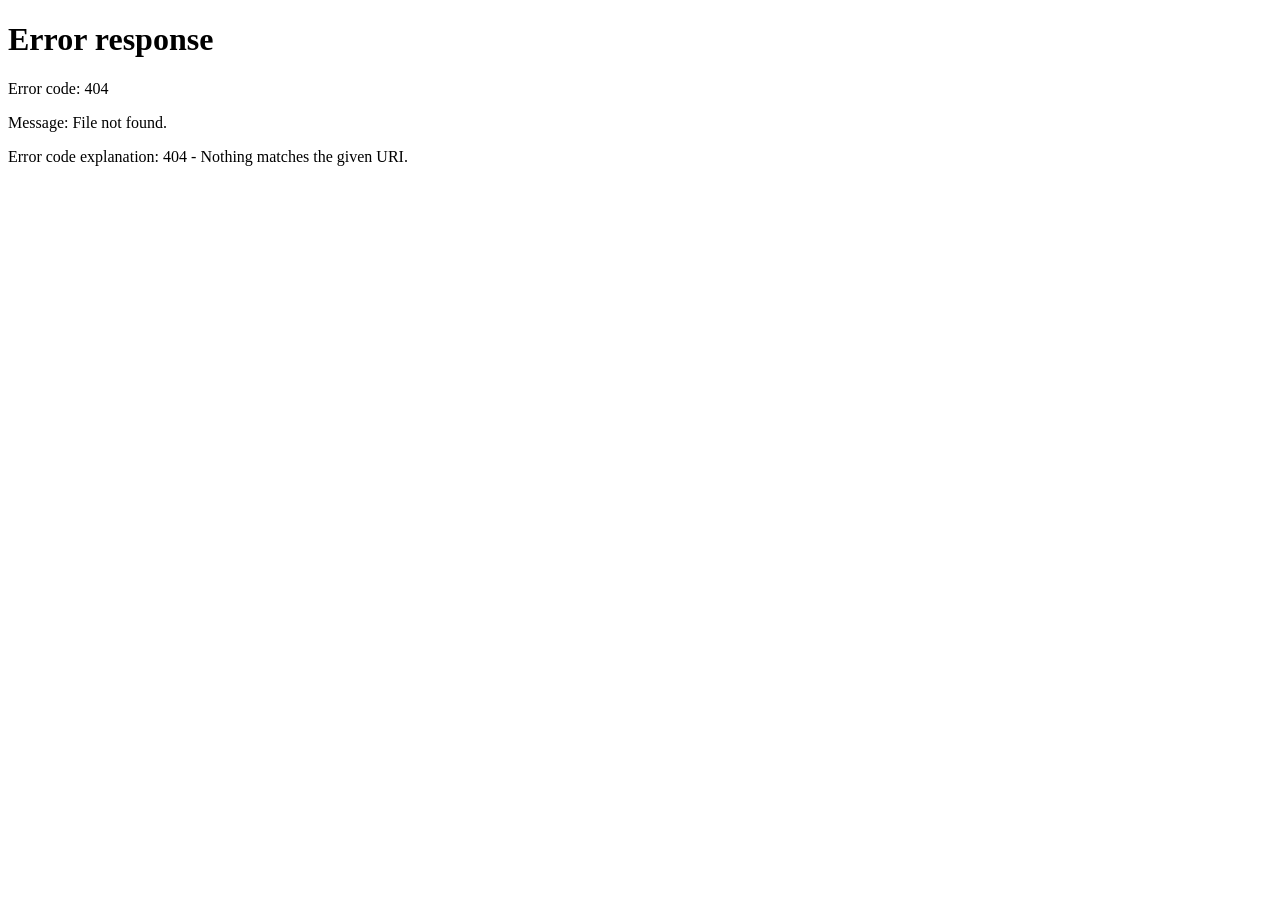
==== index.html @ 3a4ba0cf "feat: redirection GitHub Pages vers Frontend" ====
<!DOCTYPE html>
<html lang="fr">
<head>
  <meta charset="UTF-8">
  <meta http-equiv="refresh" content="0; url=Frontend/Connexion.html">
  <title>PointeResto</title>
</head>
<body>
  <p>Redirection vers PointeResto...</p>
</body>
</html>
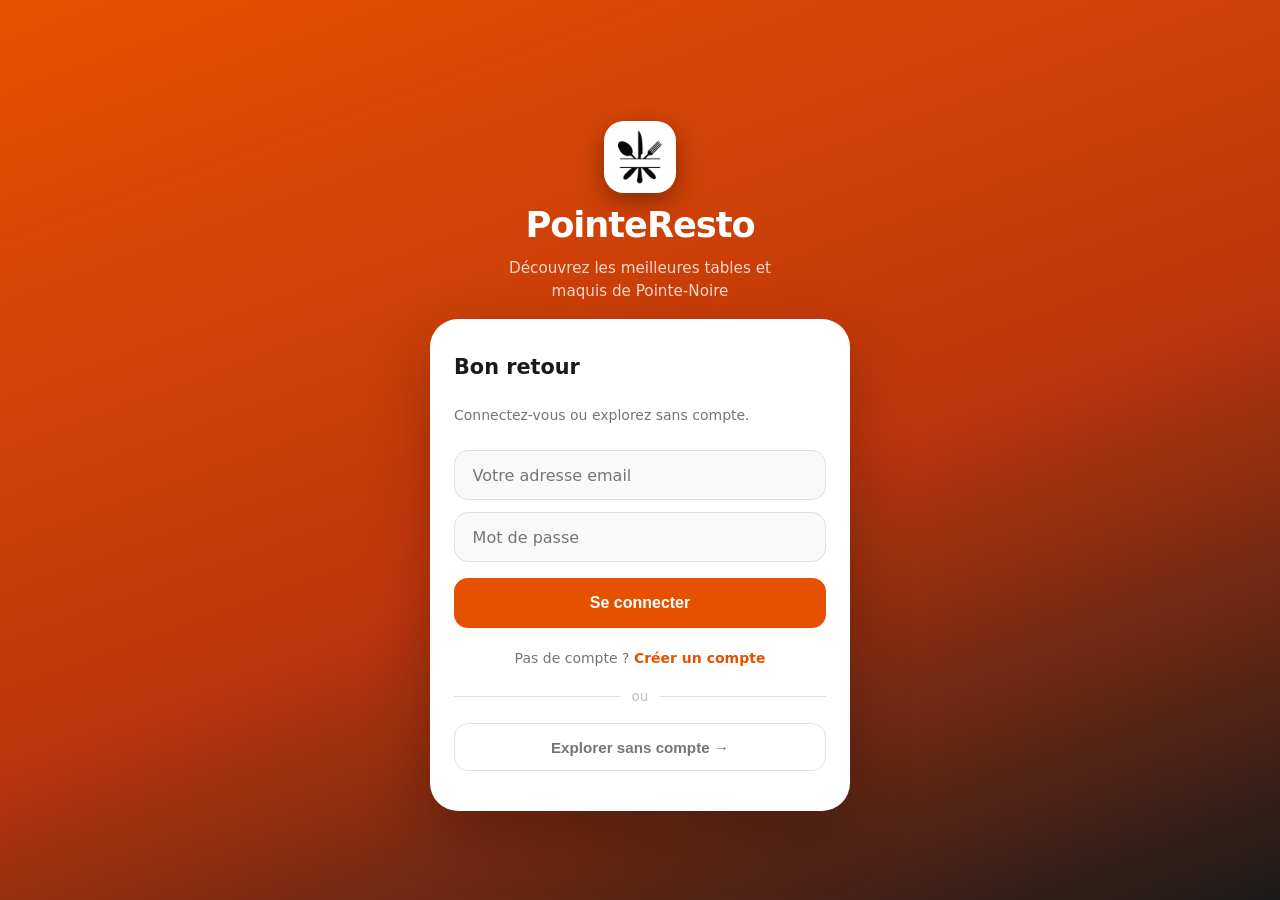
==== commit d68dd237: "chore(deploy): connecter l'API Render et configurer l'entrée GitHub Pages" ====
--- a/index.html
+++ b/index.html
@@ -1,11 +1,11 @@
 <!DOCTYPE html>
 <html lang="fr">
 <head>
-  <meta charset="UTF-8">
-  <meta http-equiv="refresh" content="0; url=Frontend/Connexion.html">
-  <title>PointeResto</title>
+    <meta charset="UTF-8">
+    <meta http-equiv="refresh" content="0; url=Frontend/Connexion.html">
+    <title>PointeResto — Redirection</title>
 </head>
 <body>
-  <p>Redirection vers PointeResto...</p>
+    <p>Redirection vers <a href="Frontend/Connexion.html">PointeResto</a>…</p>
 </body>
-</html>
+</html>
